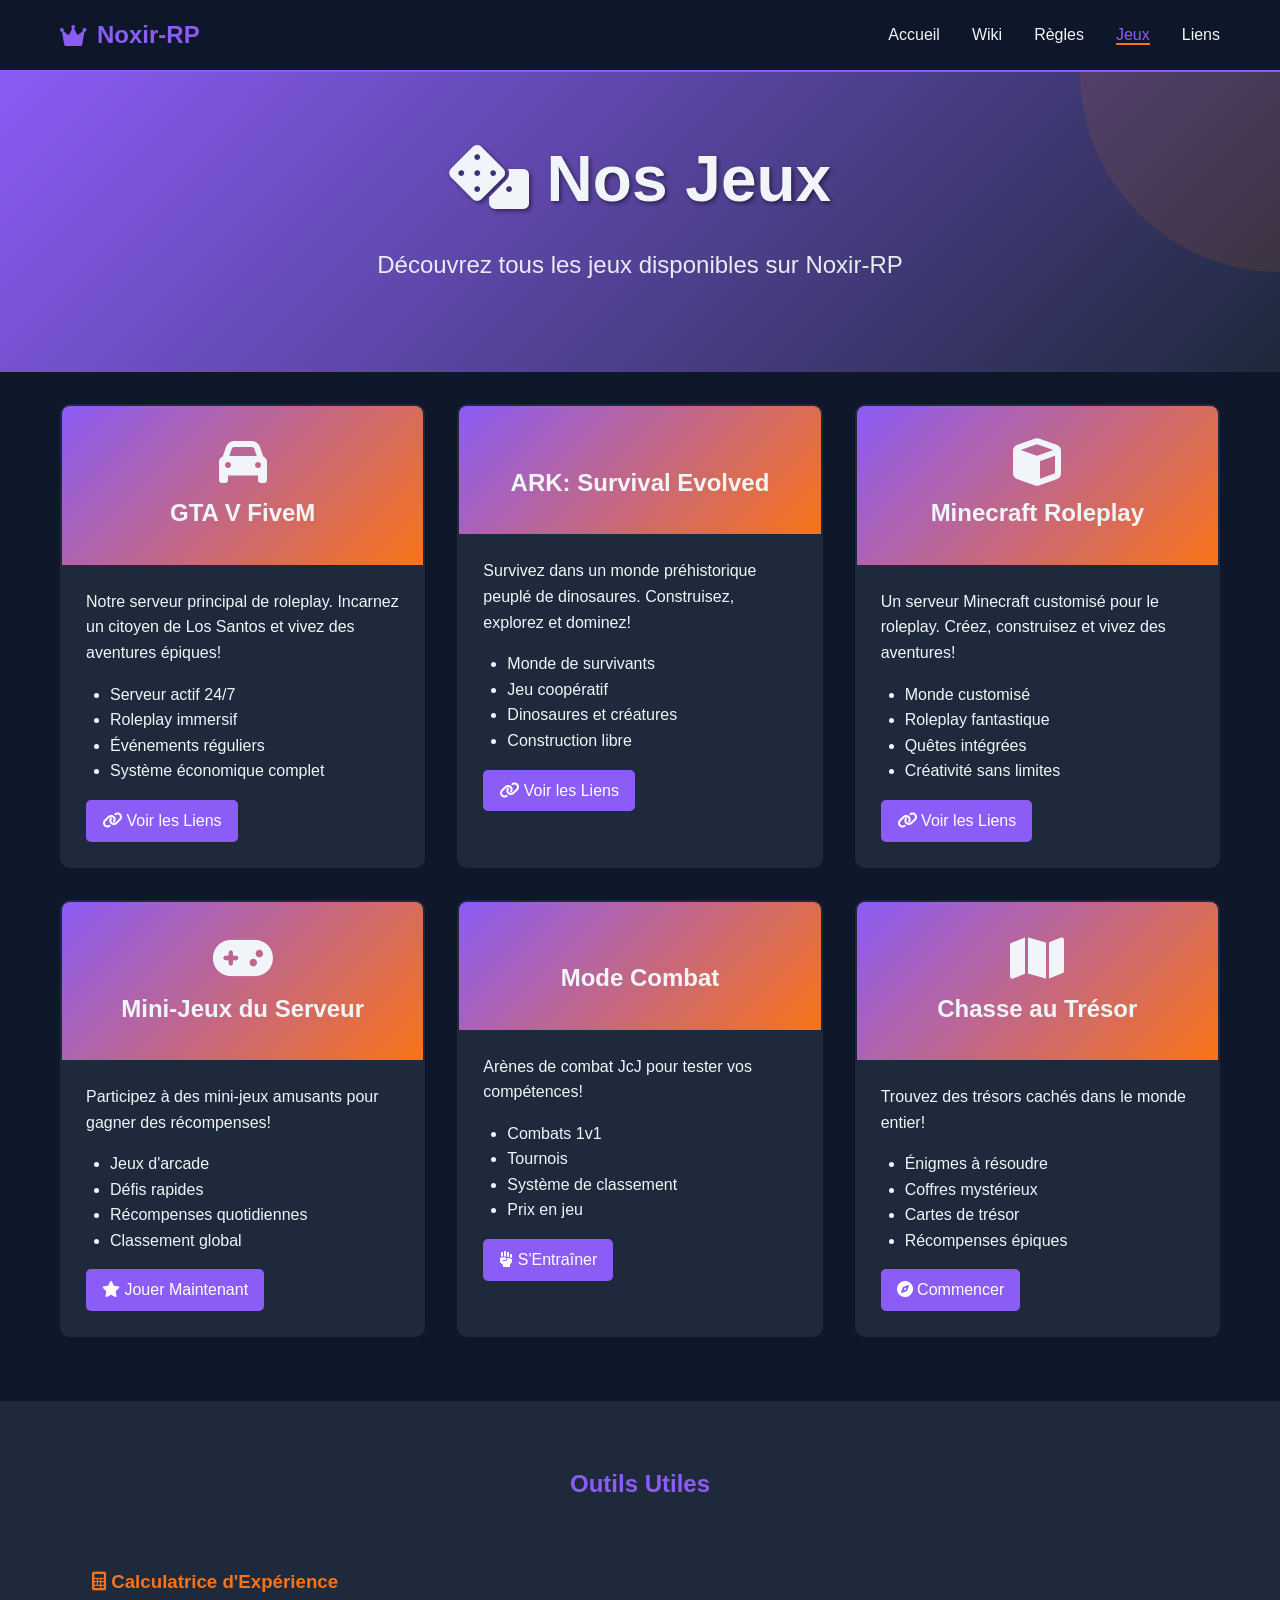
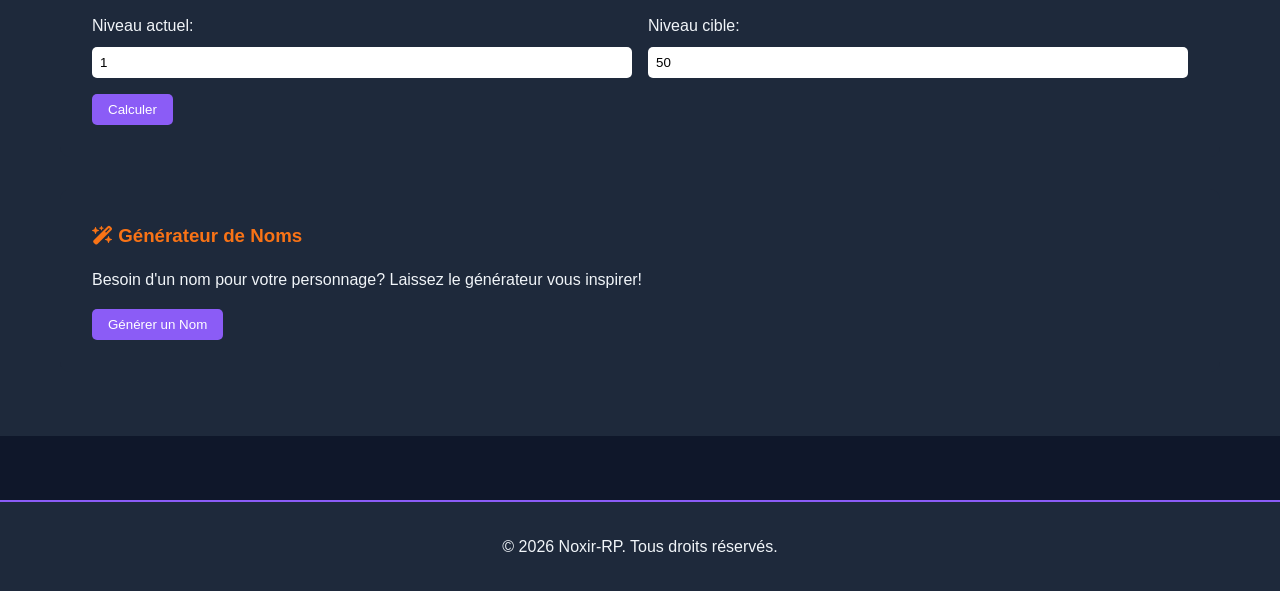
==== pages/jeux.html @ c2587173 "Ajouter page Jeux avec mini-outils interactifs" ====
<!DOCTYPE html>
<html lang="fr">
<head>
    <meta charset="UTF-8">
    <meta name="viewport" content="width=device-width, initial-scale=1.0">
    <title>Nos Jeux - Noxir-RP</title>
    <link rel="stylesheet" href="../css/style.css">
    <link rel="stylesheet" href="https://cdnjs.cloudflare.com/ajax/libs/font-awesome/6.0.0/css/all.min.css">
</head>
<body>
    <!-- Navigation -->
    <nav class="navbar">
        <div class="nav-container">
            <div class="logo">
                <i class="fas fa-crown"></i> Noxir-RP
            </div>
            <ul class="nav-menu">
                <li><a href="../index.html">Accueil</a></li>
                <li><a href="wiki.html">Wiki</a></li>
                <li><a href="regles.html">Règles</a></li>
                <li><a href="jeux.html" class="active">Jeux</a></li>
                <li><a href="liens.html">Liens</a></li>
            </ul>
            <div class="hamburger">
                <span></span>
                <span></span>
                <span></span>
            </div>
        </div>
    </nav>

    <!-- Page Header -->
    <section class="hero" style="min-height: 300px;">
        <div class="hero-content">
            <h1><i class="fas fa-dice"></i> Nos Jeux</h1>
            <p>Découvrez tous les jeux disponibles sur Noxir-RP</p>
        </div>
    </section>

    <!-- Games Grid -->
    <div class="container">
        <div class="games-grid" style="padding: 2rem 0;">
            <!-- GTA V FiveM -->
            <div class="game-card">
                <div class="game-header">
                    <i class="fas fa-car"></i>
                    <h3>GTA V FiveM</h3>
                </div>
                <div class="game-body">
                    <p>Notre serveur principal de roleplay. Incarnez un citoyen de Los Santos et vivez des aventures épiques!</p>
                    <ul style="margin: 1rem 0; padding-left: 1.5rem;">
                        <li>Serveur actif 24/7</li>
                        <li>Roleplay immersif</li>
                        <li>Événements réguliers</li>
                        <li>Système économique complet</li>
                    </ul>
                    <a href="liens.html" class="game-button"><i class="fas fa-link"></i> Voir les Liens</a>
                </div>
            </div>

            <!-- ARK Survival -->
            <div class="game-card">
                <div class="game-header">
                    <i class="fas fa-dinosaur"></i>
                    <h3>ARK: Survival Evolved</h3>
                </div>
                <div class="game-body">
                    <p>Survivez dans un monde préhistorique peuplé de dinosaures. Construisez, explorez et dominez!</p>
                    <ul style="margin: 1rem 0; padding-left: 1.5rem;">
                        <li>Monde de survivants</li>
                        <li>Jeu coopératif</li>
                        <li>Dinosaures et créatures</li>
                        <li>Construction libre</li>
                    </ul>
                    <a href="liens.html" class="game-button"><i class="fas fa-link"></i> Voir les Liens</a>
                </div>
            </div>

            <!-- Minecraft -->
            <div class="game-card">
                <div class="game-header">
                    <i class="fas fa-cube"></i>
                    <h3>Minecraft Roleplay</h3>
                </div>
                <div class="game-body">
                    <p>Un serveur Minecraft customisé pour le roleplay. Créez, construisez et vivez des aventures!</p>
                    <ul style="margin: 1rem 0; padding-left: 1.5rem;">
                        <li>Monde customisé</li>
                        <li>Roleplay fantastique</li>
                        <li>Quêtes intégrées</li>
                        <li>Créativité sans limites</li>
                    </ul>
                    <a href="liens.html" class="game-button"><i class="fas fa-link"></i> Voir les Liens</a>
                </div>
            </div>

            <!-- Jeux Mini -->
            <div class="game-card">
                <div class="game-header">
                    <i class="fas fa-gamepad"></i>
                    <h3>Mini-Jeux du Serveur</h3>
                </div>
                <div class="game-body">
                    <p>Participez à des mini-jeux amusants pour gagner des récompenses!</p>
                    <ul style="margin: 1rem 0; padding-left: 1.5rem;">
                        <li>Jeux d'arcade</li>
                        <li>Défis rapides</li>
                        <li>Récompenses quotidiennes</li>
                        <li>Classement global</li>
                    </ul>
                    <a href="#" class="game-button"><i class="fas fa-star"></i> Jouer Maintenant</a>
                </div>
            </div>

            <!-- RP Combat -->
            <div class="game-card">
                <div class="game-header">
                    <i class="fas fa-sword"></i>
                    <h3>Mode Combat</h3>
                </div>
                <div class="game-body">
                    <p>Arènes de combat JcJ pour tester vos compétences!</p>
                    <ul style="margin: 1rem 0; padding-left: 1.5rem;">
                        <li>Combats 1v1</li>
                        <li>Tournois</li>
                        <li>Système de classement</li>
                        <li>Prix en jeu</li>
                    </ul>
                    <a href="#" class="game-button"><i class="fas fa-fist-raised"></i> S'Entraîner</a>
                </div>
            </div>

            <!-- Chasse au Trésor -->
            <div class="game-card">
                <div class="game-header">
                    <i class="fas fa-map"></i>
                    <h3>Chasse au Trésor</h3>
                </div>
                <div class="game-body">
                    <p>Trouvez des trésors cachés dans le monde entier!</p>
                    <ul style="margin: 1rem 0; padding-left: 1.5rem;">
                        <li>Énigmes à résoudre</li>
                        <li>Coffres mystérieux</li>
                        <li>Cartes de trésor</li>
                        <li>Récompenses épiques</li>
                    </ul>
                    <a href="#" class="game-button"><i class="fas fa-compass"></i> Commencer</a>
                </div>
            </div>
        </div>
    </div>

    <!-- Outils -->
    <section style="background-color: var(--secondary-color); padding: 4rem 0; margin-top: 2rem;">
        <div class="container">
            <h2 style="color: var(--primary-color); text-align: center; margin-bottom: 2rem;">Outils Utiles</h2>
            
            <!-- Calculatrice XP -->
            <div id="calculator" style="background-color: var(--card-bg); padding: 2rem; border-radius: 10px; margin-bottom: 2rem;">
                <h3 style="color: var(--accent-color); margin-bottom: 1rem;">
                    <i class="fas fa-calculator"></i> Calculatrice d'Expérience
                </h3>
                <div style="display: grid; grid-template-columns: 1fr 1fr; gap: 1rem; margin-bottom: 1rem;">
                    <div>
                        <label for="current-level">Niveau actuel:</label>
                        <input type="number" id="current-level" min="1" max="100" value="1" 
                               style="width: 100%; padding: 0.5rem; margin-top: 0.5rem; border-radius: 5px; border: none;">
                    </div>
                    <div>
                        <label for="target-level">Niveau cible:</label>
                        <input type="number" id="target-level" min="1" max="100" value="50" 
                               style="width: 100%; padding: 0.5rem; margin-top: 0.5rem; border-radius: 5px; border: none;">
                    </div>
                </div>
                <button onclick="calculerXP()" style="background-color: var(--primary-color); color: white; 
                        padding: 0.5rem 1rem; border: none; border-radius: 5px; cursor: pointer;">
                    Calculer
                </button>
                <div id="xp-result" style="margin-top: 1rem; display: none; background-color: rgba(249, 115, 22, 0.1); 
                     padding: 1rem; border-radius: 5px; border-left: 4px solid var(--accent-color);">
                    <p id="xp-text"></p>
                </div>
            </div>

            <!-- Générateur de Noms -->
            <div id="name-gen" style="background-color: var(--card-bg); padding: 2rem; border-radius: 10px;">
                <h3 style="color: var(--accent-color); margin-bottom: 1rem;">
                    <i class="fas fa-wand-magic-sparkles"></i> Générateur de Noms
                </h3>
                <p>Besoin d'un nom pour votre personnage? Laissez le générateur vous inspirer!</p>
                <button onclick="genererNom()" style="background-color: var(--primary-color); color: white; 
                        padding: 0.5rem 1rem; border: none; border-radius: 5px; cursor: pointer; margin-top: 1rem;">
                    Générer un Nom
                </button>
                <div id="name-result" style="margin-top: 1rem; display: none; background-color: rgba(139, 92, 246, 0.1); 
                     padding: 1rem; border-radius: 5px; border-left: 4px solid var(--primary-color);">
                    <p id="name-text" style="font-size: 1.25rem; font-weight: bold;"></p>
                </div>
            </div>
        </div>
    </section>

    <!-- Footer -->
    <footer class="footer" style="margin-top: 4rem;">
        <div class="container">
            <p>&copy; 2026 Noxir-RP. Tous droits réservés.</p>
        </div>
    </footer>

    <script src="../js/script.js"></script>
    <script>
        // Noms de personnages
        const prenoms = ['Aldric', 'Bren', 'Caelon', 'Darius', 'Elian', 'Feris', 'Garok', 'Harim', 'Ixion', 'Jareth',
                         'Kaelin', 'Loren', 'Malachar', 'Noctis', 'Orion', 'Pax', 'Quill', 'Raiden', 'Seraph', 'Thorin',
                         'Aria', 'Bryn', 'Celeste', 'Delia', 'Esme', 'Faye', 'Giselle', 'Hera', 'Iris', 'Juliet'];
        
        const noms = ['Stormborn', 'Nightshade', 'Blazefury', 'Swiftblade', 'Ironfist', 'Shadowmere', 'Starlight', 'Darkfire',
                      'Goldleaf', 'Moonwhisper', 'Sunburst', 'Blackthorn', 'Silverstone', 'Windwalker', 'Frostborn',
                      'Thunderstrike', 'Embercrest', 'Voidreaper', 'Dawnbringer', 'Nightbane'];

        function genererNom() {
            const prenom = prenoms[Math.floor(Math.random() * prenoms.length)];
            const nom = noms[Math.floor(Math.random() * noms.length)];
            const nomComplet = `${prenom} ${nom}`;
            
            document.getElementById('name-text').textContent = nomComplet;
            document.getElementById('name-result').style.display = 'block';
        }

        function calculerXP() {
            const currentLevel = parseInt(document.getElementById('current-level').value);
            const targetLevel = parseInt(document.getElementById('target-level').value);
            
            if (currentLevel >= targetLevel) {
                document.getElementById('xp-text').textContent = 'Le niveau cible doit être supérieur au niveau actuel.';
            } else {
                const xpPerLevel = 1000;
                const xpNeeded = (targetLevel - currentLevel) * xpPerLevel;
                document.getElementById('xp-text').textContent = 
                    `XP nécessaire: ${xpNeeded.toLocaleString()} (${(xpNeeded / 1000).toFixed(1)}k)`;
            }
            
            document.getElementById('xp-result').style.display = 'block';
        }
    </script>
</body>
</html>
---- css/style.css ----
/* Global Styles */
:root {
    --primary-color: #8b5cf6;
    --secondary-color: #1e293b;
    --accent-color: #f97316;
    --text-color: #f1f5f9;
    --bg-color: #0f172a;
    --card-bg: #1e293b;
}

* {
    margin: 0;
    padding: 0;
    box-sizing: border-box;
}

body {
    font-family: 'Segoe UI', Tahoma, Geneva, Verdana, sans-serif;
    background-color: var(--bg-color);
    color: var(--text-color);
    line-height: 1.6;
}

.container {
    max-width: 1200px;
    margin: 0 auto;
    padding: 0 20px;
}

/* Navbar */
.navbar {
    background-color: rgba(15, 23, 42, 0.95);
    backdrop-filter: blur(10px);
    border-bottom: 2px solid var(--primary-color);
    padding: 1rem 0;
    position: sticky;
    top: 0;
    z-index: 1000;
}

.nav-container {
    max-width: 1200px;
    margin: 0 auto;
    padding: 0 20px;
    display: flex;
    justify-content: space-between;
    align-items: center;
}

.logo {
    font-size: 1.5rem;
    font-weight: bold;
    color: var(--primary-color);
    display: flex;
    align-items: center;
    gap: 10px;
}

.nav-menu {
    display: flex;
    list-style: none;
    gap: 2rem;
}

.nav-menu a {
    color: var(--text-color);
    text-decoration: none;
    transition: color 0.3s ease;
    font-weight: 500;
}

.nav-menu a:hover,
.nav-menu a.active {
    color: var(--primary-color);
    border-bottom: 2px solid var(--accent-color);
}

.hamburger {
    display: none;
    flex-direction: column;
    cursor: pointer;
}

.hamburger span {
    width: 25px;
    height: 3px;
    background-color: var(--primary-color);
    margin: 5px 0;
    transition: 0.3s;
}

/* Hero Section */
.hero {
    min-height: 600px;
    background: linear-gradient(135deg, var(--primary-color) 0%, var(--secondary-color) 100%);
    display: flex;
    align-items: center;
    justify-content: center;
    text-align: center;
    padding: 2rem;
    position: relative;
    overflow: hidden;
}

.hero::before {
    content: '';
    position: absolute;
    width: 400px;
    height: 400px;
    background: rgba(249, 115, 22, 0.1);
    border-radius: 50%;
    top: -200px;
    right: -200px;
}

.hero-content {
    position: relative;
    z-index: 1;
}

.hero h1 {
    font-size: 4rem;
    margin-bottom: 1rem;
    text-shadow: 2px 2px 4px rgba(0, 0, 0, 0.5);
}

.hero p {
    font-size: 1.5rem;
    margin-bottom: 2rem;
    opacity: 0.95;
}

.hero-buttons {
    display: flex;
    gap: 1rem;
    justify-content: center;
    flex-wrap: wrap;
}

/* Buttons */
.btn {
    display: inline-flex;
    align-items: center;
    gap: 0.5rem;
    padding: 0.75rem 1.5rem;
    border-radius: 50px;
    text-decoration: none;
    font-weight: bold;
    transition: all 0.3s ease;
    border: 2px solid transparent;
}

.btn-primary {
    background-color: var(--accent-color);
    color: white;
}

.btn-primary:hover {
    transform: translateY(-3px);
    box-shadow: 0 10px 25px rgba(249, 115, 22, 0.3);
}

.btn-secondary {
    background-color: transparent;
    color: white;
    border: 2px solid var(--accent-color);
}

.btn-secondary:hover {
    background-color: var(--accent-color);
    transform: translateY(-3px);
}

/* Features */
.features {
    padding: 4rem 0;
    background-color: var(--secondary-color);
}

.features h2 {
    text-align: center;
    font-size: 2.5rem;
    margin-bottom: 3rem;
    color: var(--primary-color);
}

.features-grid {
    display: grid;
    grid-template-columns: repeat(auto-fit, minmax(250px, 1fr));
    gap: 2rem;
}

.feature-card {
    background-color: var(--card-bg);
    padding: 2rem;
    border-radius: 10px;
    text-align: center;
    transition: all 0.3s ease;
    border: 2px solid transparent;
}

.feature-card:hover {
    border-color: var(--primary-color);
    transform: translateY(-5px);
    box-shadow: 0 15px 30px rgba(139, 92, 246, 0.2);
}

.feature-card i {
    font-size: 3rem;
    color: var(--primary-color);
    margin-bottom: 1rem;
}

.feature-card h3 {
    font-size: 1.5rem;
    margin-bottom: 0.5rem;
}

/* Quick Links */
.quick-links {
    padding: 4rem 0;
}

.quick-links h2 {
    text-align: center;
    font-size: 2.5rem;
    margin-bottom: 3rem;
    color: var(--primary-color);
}

.links-grid {
    display: grid;
    grid-template-columns: repeat(auto-fit, minmax(200px, 1fr));
    gap: 2rem;
}

.link-card {
    background-color: var(--card-bg);
    padding: 2rem;
    border-radius: 10px;
    text-align: center;
    text-decoration: none;
    color: var(--text-color);
    transition: all 0.3s ease;
    border: 2px solid transparent;
}

.link-card:hover {
    border-color: var(--accent-color);
    transform: scale(1.05);
    box-shadow: 0 10px 25px rgba(249, 115, 22, 0.2);
}

.link-card i {
    font-size: 2.5rem;
    color: var(--accent-color);
    margin-bottom: 1rem;
}

.link-card h3 {
    font-size: 1.25rem;
}

/* Footer */
.footer {
    background-color: var(--card-bg);
    padding: 2rem 0;
    border-top: 2px solid var(--primary-color);
    text-align: center;
}

.footer-links {
    display: flex;
    justify-content: center;
    gap: 2rem;
    margin-top: 1rem;
}

.footer-links a {
    color: var(--primary-color);
    text-decoration: none;
    transition: color 0.3s ease;
}

.footer-links a:hover {
    color: var(--accent-color);
}

/* Wiki Styles */
.wiki-container {
    display: grid;
    grid-template-columns: 250px 1fr;
    gap: 2rem;
    padding: 2rem 0;
}

.wiki-sidebar {
    background-color: var(--card-bg);
    padding: 1.5rem;
    border-radius: 10px;
    height: fit-content;
    border: 2px solid var(--primary-color);
}

.wiki-sidebar h3 {
    color: var(--primary-color);
    margin-bottom: 1rem;
}

.wiki-sidebar ul {
    list-style: none;
}

.wiki-sidebar li {
    margin-bottom: 0.5rem;
}

.wiki-sidebar a {
    color: var(--text-color);
    text-decoration: none;
    transition: color 0.3s ease;
    display: block;
    padding: 0.5rem;
    border-radius: 5px;
}

.wiki-sidebar a:hover {
    background-color: rgba(139, 92, 246, 0.2);
    color: var(--primary-color);
}

.wiki-content {
    background-color: var(--card-bg);
    padding: 2rem;
    border-radius: 10px;
}

.wiki-section {
    display: none;
}

.wiki-section.active {
    display: block;
}

.wiki-section h2 {
    color: var(--primary-color);
    margin-bottom: 1.5rem;
}

.wiki-section h3 {
    color: var(--accent-color);
    margin-top: 1.5rem;
    margin-bottom: 0.5rem;
}

.wiki-section p {
    margin-bottom: 1rem;
    line-height: 1.8;
}

/* Jeux */
.games-grid {
    display: grid;
    grid-template-columns: repeat(auto-fit, minmax(300px, 1fr));
    gap: 2rem;
    padding: 2rem 0;
}

.game-card {
    background-color: var(--card-bg);
    border-radius: 10px;
    overflow: hidden;
    border: 2px solid transparent;
    transition: all 0.3s ease;
}

.game-card:hover {
    border-color: var(--primary-color);
    transform: translateY(-10px);
    box-shadow: 0 15px 30px rgba(139, 92, 246, 0.2);
}

.game-header {
    background: linear-gradient(135deg, var(--primary-color) 0%, var(--accent-color) 100%);
    padding: 2rem;
    text-align: center;
}

.game-header i {
    font-size: 3rem;
    margin-bottom: 0.5rem;
}

.game-header h3 {
    font-size: 1.5rem;
}

.game-body {
    padding: 1.5rem;
}

.game-body p {
    margin-bottom: 1rem;
}

.game-button {
    display: inline-block;
    background-color: var(--primary-color);
    color: white;
    padding: 0.5rem 1rem;
    border-radius: 5px;
    text-decoration: none;
    transition: all 0.3s ease;
}

.game-button:hover {
    background-color: var(--accent-color);
}

/* Liens */
.links-section {
    padding: 2rem 0;
}

.links-section h2 {
    color: var(--primary-color);
    margin-bottom: 2rem;
}

.link-item {
    background-color: var(--card-bg);
    padding: 1.5rem;
    margin-bottom: 1rem;
    border-radius: 10px;
    border-left: 4px solid var(--primary-color);
    transition: all 0.3s ease;
}

.link-item:hover {
    transform: translateX(10px);
    border-left-color: var(--accent-color);
}

.link-item h3 {
    color: var(--accent-color);
    margin-bottom: 0.5rem;
}

.link-item a {
    display: inline-flex;
    align-items: center;
    gap: 0.5rem;
    color: var(--primary-color);
    text-decoration: none;
    font-weight: bold;
    transition: color 0.3s ease;
}

.link-item a:hover {
    color: var(--accent-color);
}

/* Responsive */
@media (max-width: 768px) {
    .nav-menu {
        display: none;
    }

    .hamburger {
        display: flex;
    }

    .hero h1 {
        font-size: 2rem;
    }

    .hero p {
        font-size: 1rem;
    }

    .wiki-container {
        grid-template-columns: 1fr;
    }

    .wiki-sidebar {
        order: 2;
    }

    .wiki-content {
        order: 1;
    }

    .features-grid,
    .links-grid,
    .games-grid {
        grid-template-columns: 1fr;
    }

    .footer-links {
        flex-direction: column;
        gap: 1rem;
    }
}
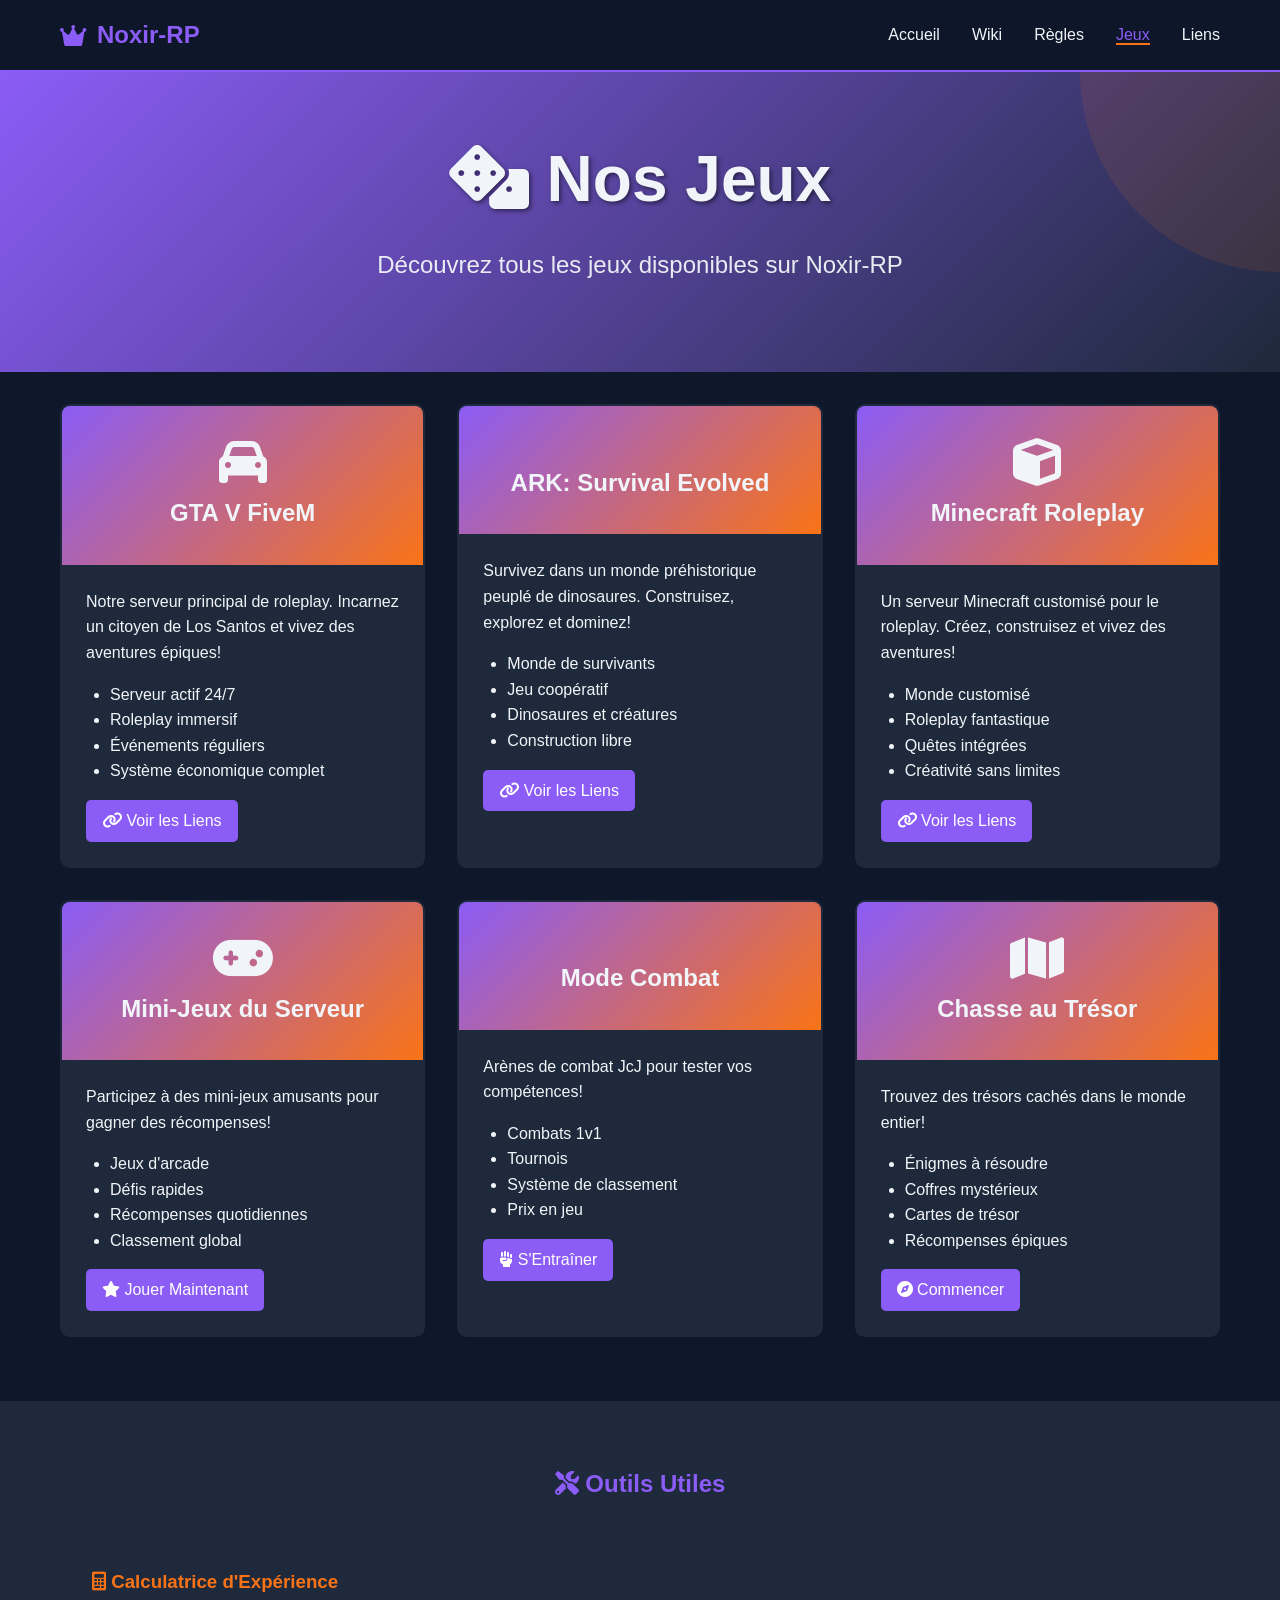
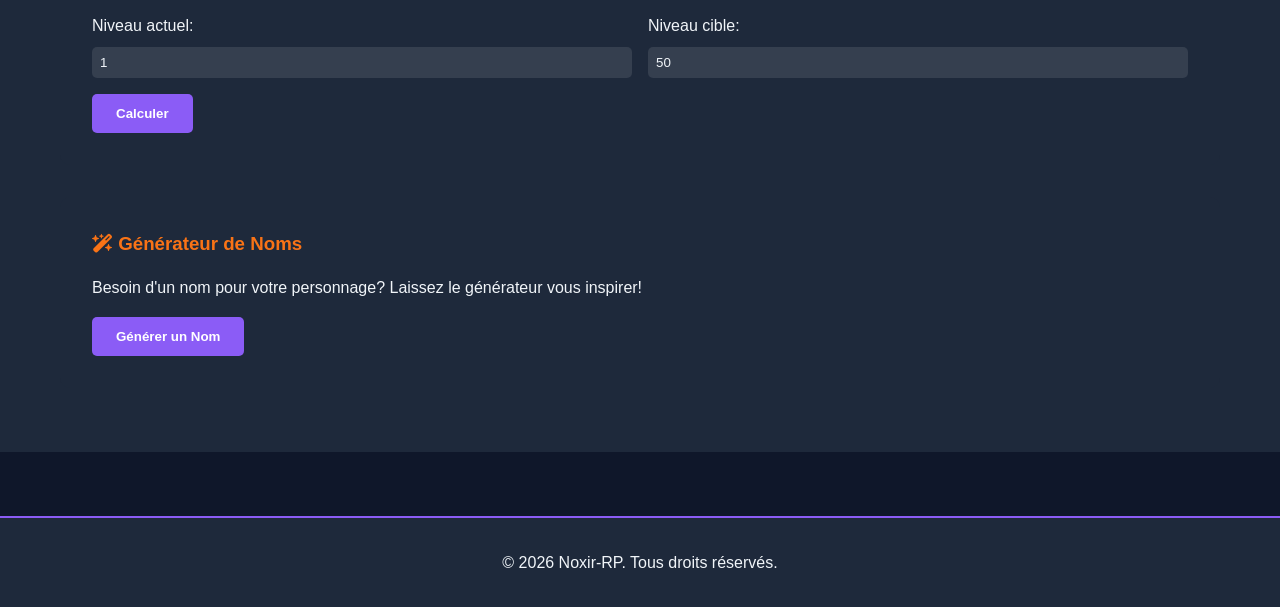
==== commit f3a18cd6: "Mettre à jour page Jeux avec meilleure présentation des outils" ====
--- a/pages/jeux.html
+++ b/pages/jeux.html
@@ -3,7 +3,7 @@
 <head>
     <meta charset="UTF-8">
     <meta name="viewport" content="width=device-width, initial-scale=1.0">
-    <title>Nos Jeux - Noxir-RP</title>
+    <title>Jeux - Noxir-RP</title>
     <link rel="stylesheet" href="../css/style.css">
     <link rel="stylesheet" href="https://cdnjs.cloudflare.com/ajax/libs/font-awesome/6.0.0/css/all.min.css">
 </head>
@@ -94,7 +94,7 @@
                 </div>
             </div>
 
-            <!-- Jeux Mini -->
+            <!-- Mini-Jeux -->
             <div class="game-card">
                 <div class="game-header">
                     <i class="fas fa-gamepad"></i>
@@ -153,7 +153,9 @@
     <!-- Outils -->
     <section style="background-color: var(--secondary-color); padding: 4rem 0; margin-top: 2rem;">
         <div class="container">
-            <h2 style="color: var(--primary-color); text-align: center; margin-bottom: 2rem;">Outils Utiles</h2>
+            <h2 style="color: var(--primary-color); text-align: center; margin-bottom: 2rem;">
+                <i class="fas fa-tools"></i> Outils Utiles
+            </h2>
             
             <!-- Calculatrice XP -->
             <div id="calculator" style="background-color: var(--card-bg); padding: 2rem; border-radius: 10px; margin-bottom: 2rem;">
@@ -164,21 +166,22 @@
                     <div>
                         <label for="current-level">Niveau actuel:</label>
                         <input type="number" id="current-level" min="1" max="100" value="1" 
-                               style="width: 100%; padding: 0.5rem; margin-top: 0.5rem; border-radius: 5px; border: none;">
+                               style="width: 100%; padding: 0.5rem; margin-top: 0.5rem; border-radius: 5px; border: none; background-color: rgba(255,255,255,0.1); color: var(--text-color);">
                     </div>
                     <div>
                         <label for="target-level">Niveau cible:</label>
                         <input type="number" id="target-level" min="1" max="100" value="50" 
-                               style="width: 100%; padding: 0.5rem; margin-top: 0.5rem; border-radius: 5px; border: none;">
+                               style="width: 100%; padding: 0.5rem; margin-top: 0.5rem; border-radius: 5px; border: none; background-color: rgba(255,255,255,0.1); color: var(--text-color);">
                     </div>
                 </div>
                 <button onclick="calculerXP()" style="background-color: var(--primary-color); color: white; 
-                        padding: 0.5rem 1rem; border: none; border-radius: 5px; cursor: pointer;">
+                        padding: 0.75rem 1.5rem; border: none; border-radius: 5px; cursor: pointer; font-weight: bold; transition: all 0.3s ease;"
+                        onmouseover="this.style.backgroundColor='var(--accent-color)'" onmouseout="this.style.backgroundColor='var(--primary-color)'">
                     Calculer
                 </button>
                 <div id="xp-result" style="margin-top: 1rem; display: none; background-color: rgba(249, 115, 22, 0.1); 
                      padding: 1rem; border-radius: 5px; border-left: 4px solid var(--accent-color);">
-                    <p id="xp-text"></p>
+                    <p id="xp-text" style="color: var(--text-color);"></p>
                 </div>
             </div>
 
@@ -189,12 +192,13 @@
                 </h3>
                 <p>Besoin d'un nom pour votre personnage? Laissez le générateur vous inspirer!</p>
                 <button onclick="genererNom()" style="background-color: var(--primary-color); color: white; 
-                        padding: 0.5rem 1rem; border: none; border-radius: 5px; cursor: pointer; margin-top: 1rem;">
+                        padding: 0.75rem 1.5rem; border: none; border-radius: 5px; cursor: pointer; margin-top: 1rem; font-weight: bold; transition: all 0.3s ease;"
+                        onmouseover="this.style.backgroundColor='var(--accent-color)'" onmouseout="this.style.backgroundColor='var(--primary-color)'">
                     Générer un Nom
                 </button>
                 <div id="name-result" style="margin-top: 1rem; display: none; background-color: rgba(139, 92, 246, 0.1); 
                      padding: 1rem; border-radius: 5px; border-left: 4px solid var(--primary-color);">
-                    <p id="name-text" style="font-size: 1.25rem; font-weight: bold;"></p>
+                    <p id="name-text" style="font-size: 1.25rem; font-weight: bold; color: var(--accent-color);"></p>
                 </div>
             </div>
         </div>
@@ -232,12 +236,12 @@
             const targetLevel = parseInt(document.getElementById('target-level').value);
             
             if (currentLevel >= targetLevel) {
-                document.getElementById('xp-text').textContent = 'Le niveau cible doit être supérieur au niveau actuel.';
+                document.getElementById('xp-text').textContent = '❌ Le niveau cible doit être supérieur au niveau actuel.';
             } else {
                 const xpPerLevel = 1000;
                 const xpNeeded = (targetLevel - currentLevel) * xpPerLevel;
                 document.getElementById('xp-text').textContent = 
-                    `XP nécessaire: ${xpNeeded.toLocaleString()} (${(xpNeeded / 1000).toFixed(1)}k)`;
+                    `✅ XP nécessaire: ${xpNeeded.toLocaleString()} (${(xpNeeded / 1000).toFixed(1)}k)`;
             }
             
             document.getElementById('xp-result').style.display = 'block';
